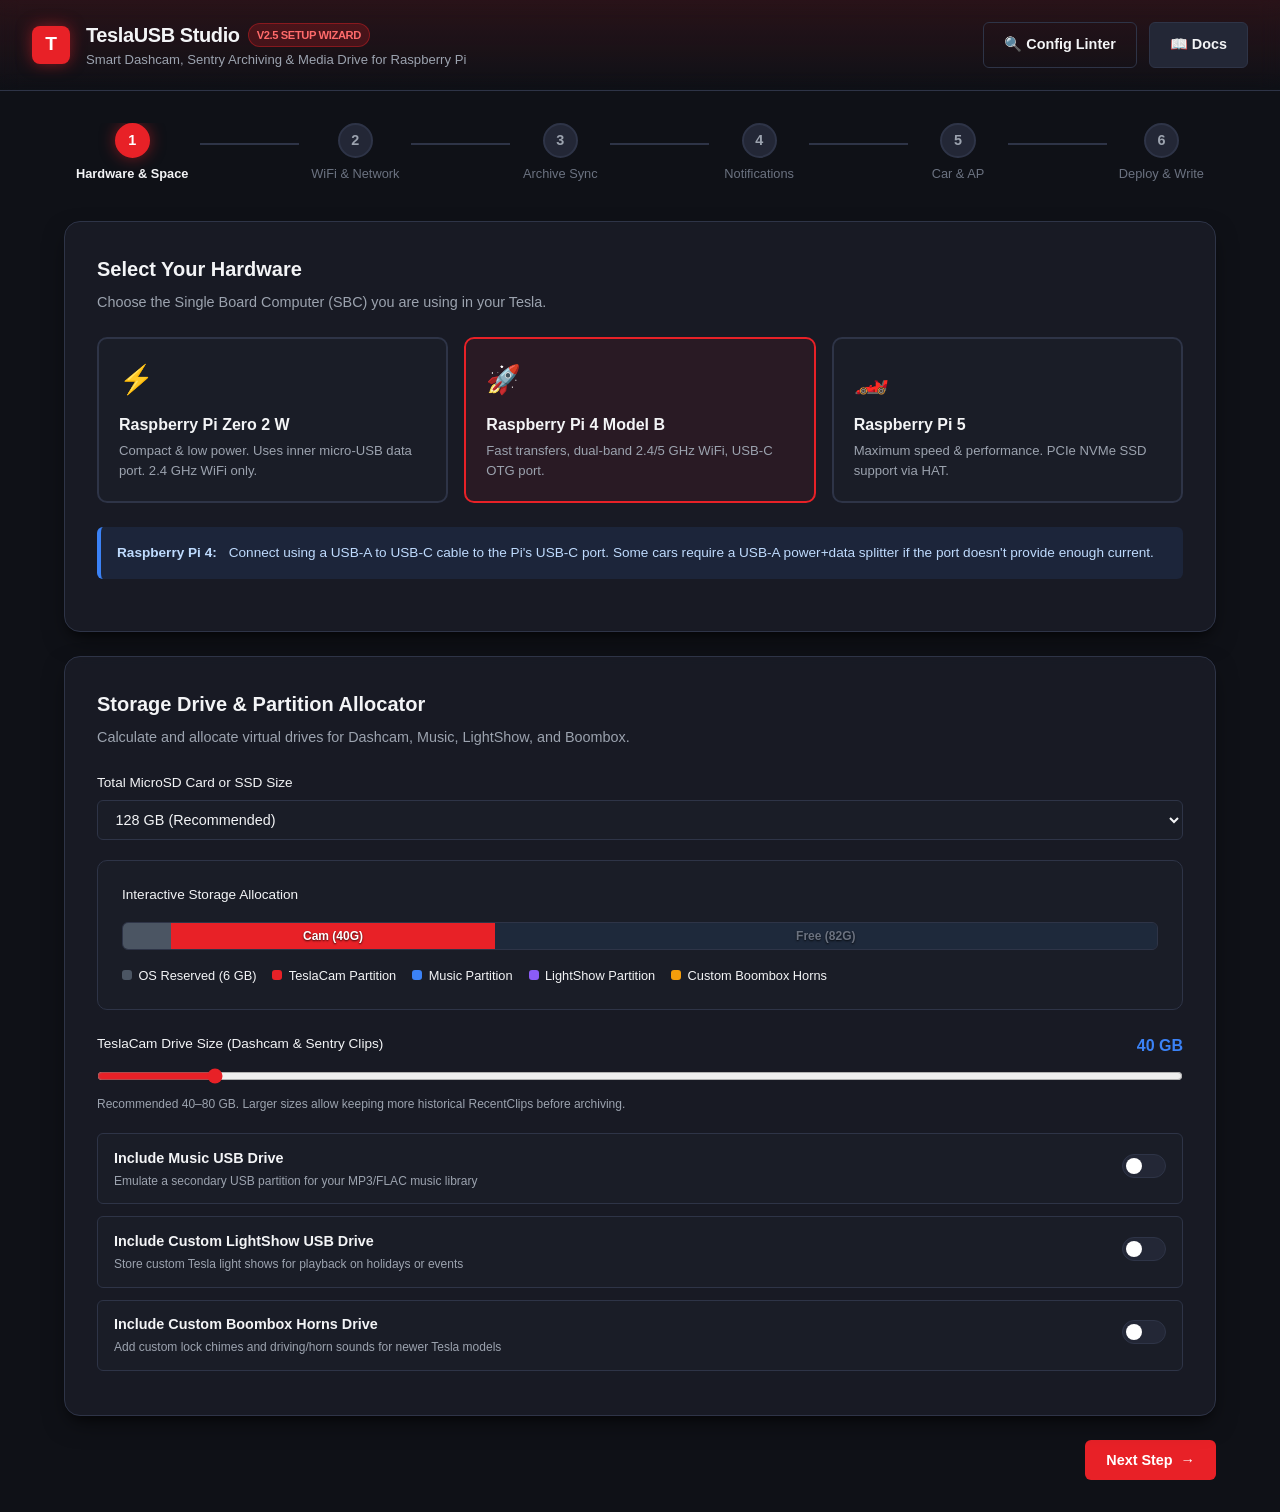
==== setup-studio/index.html @ cc3926ba "Modernize TeslaUSB: add Setup Studio web flasher, safe disk protection, auto network share detection" ====
<!DOCTYPE html>
<html lang="en">
<head>
  <meta charset="UTF-8">
  <meta name="viewport" content="width=device-width, initial-scale=1.0">
  <title>TeslaUSB Setup Studio | Effortless Configurator & Flasher</title>
  <link rel="stylesheet" href="style.css">
  <link rel="icon" type="image/png" href="../teslausb-www/html/icons/favicon-32x32.png">
</head>
<body>

  <!-- Top Navigation Header -->
  <header>
    <div class="logo-area">
      <div class="logo-icon">T</div>
      <div class="logo-text">
        <h1>TeslaUSB Studio <span class="badge">v2.5 Setup Wizard</span></h1>
        <p>Smart Dashcam, Sentry Archiving & Media Drive for Raspberry Pi</p>
      </div>
    </div>
    <div class="header-actions">
      <button class="btn btn-outline" id="openLinterBtn">🔍 Config Linter</button>
      <a href="../doc/OneStepSetup.md" target="_blank" class="btn btn-secondary">📖 Docs</a>
    </div>
  </header>

  <!-- Main Wizard Container -->
  <main>

    <!-- Wizard Step Progress Bar -->
    <nav class="wizard-nav">
      <button class="step-indicator active" data-step="1">
        <div class="step-num">1</div>
        <div class="step-label">Hardware & Space</div>
      </button>
      <button class="step-indicator" data-step="2">
        <div class="step-num">2</div>
        <div class="step-label">WiFi & Network</div>
      </button>
      <button class="step-indicator" data-step="3">
        <div class="step-num">3</div>
        <div class="step-label">Archive Sync</div>
      </button>
      <button class="step-indicator" data-step="4">
        <div class="step-num">4</div>
        <div class="step-label">Notifications</div>
      </button>
      <button class="step-indicator" data-step="5">
        <div class="step-num">5</div>
        <div class="step-label">Car & AP</div>
      </button>
      <button class="step-indicator" data-step="6">
        <div class="step-num">6</div>
        <div class="step-label">Deploy & Write</div>
      </button>
    </nav>

    <!-- STEP 1: Hardware & Storage -->
    <section class="step-content active" id="step1">
      <div class="card">
        <h2 class="card-title">Select Your Hardware</h2>
        <p class="card-subtitle">Choose the Single Board Computer (SBC) you are using in your Tesla.</p>
        
        <div class="grid-cards">
          <div class="choice-card" data-hardware="pizero2">
            <div class="choice-icon">⚡</div>
            <h4>Raspberry Pi Zero 2 W</h4>
            <p>Compact & low power. Uses inner micro-USB data port. 2.4 GHz WiFi only.</p>
          </div>
          <div class="choice-card selected" data-hardware="pi4">
            <div class="choice-icon">🚀</div>
            <h4>Raspberry Pi 4 Model B</h4>
            <p>Fast transfers, dual-band 2.4/5 GHz WiFi, USB-C OTG port.</p>
          </div>
          <div class="choice-card" data-hardware="pi5">
            <div class="choice-icon">🏎️</div>
            <h4>Raspberry Pi 5</h4>
            <p>Maximum speed & performance. PCIe NVMe SSD support via HAT.</p>
          </div>
        </div>

        <div class="callout callout-info" id="hardwareNotes">
          <strong>Raspberry Pi 4:</strong> Connect using a USB-A to USB-C cable to the Pi's USB-C port. Some cars require a USB-A power+data splitter if the port doesn't provide enough current.
        </div>
      </div>

      <div class="card">
        <h2 class="card-title">Storage Drive & Partition Allocator</h2>
        <p class="card-subtitle">Calculate and allocate virtual drives for Dashcam, Music, LightShow, and Boombox.</p>

        <div class="form-group">
          <label for="sdSizeSelect">Total MicroSD Card or SSD Size</label>
          <select id="sdSizeSelect">
            <option value="64">64 GB (Minimum supported)</option>
            <option value="128" selected>128 GB (Recommended)</option>
            <option value="256">256 GB (Optimal for heavy sentry recording)</option>
            <option value="512">512 GB (High capacity / large music library)</option>
            <option value="1024">1 TB (External SSD / NVMe)</option>
          </select>
        </div>

        <!-- Visual Partition Bar -->
        <div class="storage-visualizer">
          <label>Interactive Storage Allocation</label>
          <div class="storage-bar-wrapper">
            <div class="storage-bar-seg seg-os" id="segOs">OS</div>
            <div class="storage-bar-seg seg-cam" id="segCam">Cam</div>
            <div class="storage-bar-seg seg-music" id="segMusic">Music</div>
            <div class="storage-bar-seg seg-lightshow" id="segLightshow">LightShow</div>
            <div class="storage-bar-seg seg-boombox" id="segBoombox">Boombox</div>
            <div class="storage-bar-seg seg-free" id="segFree">Free</div>
          </div>
          <div class="storage-legend">
            <div class="legend-item"><div class="legend-dot seg-os"></div> OS Reserved (6 GB)</div>
            <div class="legend-item"><div class="legend-dot seg-cam"></div> TeslaCam Partition</div>
            <div class="legend-item"><div class="legend-dot seg-music"></div> Music Partition</div>
            <div class="legend-item"><div class="legend-dot seg-lightshow"></div> LightShow Partition</div>
            <div class="legend-item"><div class="legend-dot seg-boombox"></div> Custom Boombox Horns</div>
          </div>
        </div>

        <!-- Sliders -->
        <div class="slider-group">
          <div class="slider-header">
            <label for="camSlider">TeslaCam Drive Size (Dashcam & Sentry Clips)</label>
            <span class="slider-val" id="camSliderVal">40 GB</span>
          </div>
          <input type="range" id="camSlider" min="32" max="110" step="4" value="40">
          <p class="label-desc">Recommended 40–80 GB. Larger sizes allow keeping more historical RecentClips before archiving.</p>
        </div>

        <div class="toggle-wrapper" style="margin-top: 1.25rem;">
          <div class="toggle-info">
            <h5>Include Music USB Drive</h5>
            <p>Emulate a secondary USB partition for your MP3/FLAC music library</p>
          </div>
          <label class="switch">
            <input type="checkbox" id="musicToggle">
            <span class="switch-slider"></span>
          </label>
        </div>
        <div class="slider-group" id="musicSliderGroup" style="display:none; padding-left: 1rem;">
          <div class="slider-header">
            <label for="musicSlider">Music Drive Size</label>
            <span class="slider-val" id="musicSliderVal">16 GB</span>
          </div>
          <input type="range" id="musicSlider" min="2" max="64" step="2" value="16">
        </div>

        <div class="toggle-wrapper">
          <div class="toggle-info">
            <h5>Include Custom LightShow USB Drive</h5>
            <p>Store custom Tesla light shows for playback on holidays or events</p>
          </div>
          <label class="switch">
            <input type="checkbox" id="lightshowToggle">
            <span class="switch-slider"></span>
          </label>
        </div>
        <div class="slider-group" id="lightshowSliderGroup" style="display:none; padding-left: 1rem;">
          <div class="slider-header">
            <label for="lightshowSlider">LightShow Drive Size</label>
            <span class="slider-val" id="lightshowSliderVal">2 GB</span>
          </div>
          <input type="range" id="lightshowSlider" min="1" max="8" step="1" value="2">
        </div>

        <div class="toggle-wrapper">
          <div class="toggle-info">
            <h5>Include Custom Boombox Horns Drive</h5>
            <p>Add custom lock chimes and driving/horn sounds for newer Tesla models</p>
          </div>
          <label class="switch">
            <input type="checkbox" id="boomboxToggle">
            <span class="switch-slider"></span>
          </label>
        </div>
        <div class="slider-group" id="boomboxSliderGroup" style="display:none; padding-left: 1rem;">
          <div class="slider-header">
            <label for="boomboxSlider">Boombox Drive Size</label>
            <span class="slider-val" id="boomboxSliderVal">1 GB</span>
          </div>
          <input type="range" id="boomboxSlider" min="1" max="4" step="1" value="1">
        </div>

      </div>
    </section>

    <!-- STEP 2: WiFi & Network -->
    <section class="step-content" id="step2">
      <div class="card">
        <h2 class="card-title">Wireless Network Configuration</h2>
        <p class="card-subtitle">TeslaUSB automatically connects to your home WiFi to archive footage when you park.</p>

        <div class="form-row">
          <div class="form-group">
            <label for="ssidInput">Home WiFi SSID (Network Name)</label>
            <input type="text" id="ssidInput" placeholder="e.g. Home-Network-2.4G">
            <p class="label-desc">Case-sensitive. Pi Zero only supports 2.4 GHz.</p>
          </div>

          <div class="form-group">
            <label for="wifiPassInput">WiFi Password</label>
            <div class="input-with-action">
              <input type="password" id="wifiPassInput" placeholder="Your WiFi security key">
              <button class="input-action-btn pwd-toggle" data-target="wifiPassInput" type="button">👁️</button>
            </div>
            <p class="label-desc">Studio automatically handles quotes and special characters safely!</p>
          </div>
        </div>

        <div class="form-row">
          <div class="form-group">
            <label for="hostnameInput">Device Hostname</label>
            <input type="text" id="hostnameInput" value="teslausb">
            <p class="label-desc">Accessible locally via <code>http://teslausb.local</code></p>
          </div>

          <div class="form-group" style="display: flex; align-items: flex-end; padding-bottom: 0.5rem;">
            <label style="display: flex; align-items: center; gap: 0.5rem; cursor: pointer;">
              <input type="checkbox" id="hiddenSsidCheck">
              <span>This is a hidden SSID network</span>
            </label>
          </div>
        </div>

        <div class="toggle-wrapper" style="margin-top: 1rem;">
          <div class="toggle-info">
            <h5>Secondary / Backup WiFi Network (Optional)</h5>
            <p>Connect to work WiFi or smartphone hotspot when home WiFi is unreachable</p>
          </div>
          <label class="switch">
            <input type="checkbox" id="secondWifiToggle">
            <span class="switch-slider"></span>
          </label>
        </div>

        <div id="secondWifiFields" style="display:none; margin-top: 1rem;">
          <div class="form-row">
            <div class="form-group">
              <label for="ssid2Input">Secondary WiFi SSID</label>
              <input type="text" id="ssid2Input" placeholder="e.g. iPhone-Hotspot">
            </div>
            <div class="form-group">
              <label for="wifiPass2Input">Secondary WiFi Password</label>
              <div class="input-with-action">
                <input type="password" id="wifiPass2Input" placeholder="Secondary network password">
                <button class="input-action-btn pwd-toggle" data-target="wifiPass2Input" type="button">👁️</button>
              </div>
            </div>
          </div>
        </div>
      </div>
    </section>

    <!-- STEP 3: Archive Sync -->
    <section class="step-content" id="step3">
      <div class="card">
        <h2 class="card-title">Select Archiving Destination</h2>
        <p class="card-subtitle">Where should your Tesla dashcam and Sentry clips be automatically backed up?</p>

        <div class="grid-cards">
          <div class="choice-card selected" data-archive="cifs">
            <div class="choice-icon">📁</div>
            <h4>Windows Share / SMB / NAS</h4>
            <p>Synology, QNAP, TrueNAS, Unraid, or Windows Shared Folder (CIFS).</p>
          </div>
          <div class="choice-card" data-archive="rclone">
            <div class="choice-icon">☁️</div>
            <h4>Cloud Storage (Rclone)</h4>
            <p>Google Drive, Microsoft OneDrive, Dropbox, Nextcloud, AWS S3.</p>
          </div>
          <div class="choice-card" data-archive="rsync">
            <div class="choice-icon">💻</div>
            <h4>Linux / SSH Server (RSync)</h4>
            <p>Fast incremental sync over SSH to any Linux/Unix machine.</p>
          </div>
          <div class="choice-card" data-archive="nfs">
            <div class="choice-icon">🌐</div>
            <h4>Network File System (NFS)</h4>
            <p>Native Unix/Linux network share mount.</p>
          </div>
          <div class="choice-card" data-archive="none">
            <div class="choice-icon">📱</div>
            <h4>Standalone / Web UI Only</h4>
            <p>No backup server. View and download clips directly from the Pi over WiFi.</p>
          </div>
        </div>

        <!-- CIFS Options -->
        <div id="cifsFields">
          <h3 style="font-size: 1rem; margin-bottom: 0.75rem; color: var(--accent-blue);">Samba / CIFS Share Details</h3>
          
          <!-- Folder Auto-Detector & Smart Path Parser -->
          <div class="folder-picker-box">
            <div class="picker-header">
              <div style="font-weight:600; font-size:0.9rem; display:flex; align-items:center; gap:0.5rem;">
                <span>📂</span> Auto-Detect Folder & Address
              </div>
              <button type="button" class="btn btn-secondary" id="browseArchiveFolderBtn" style="padding:0.4rem 0.85rem; font-size:0.82rem;">
                📁 Select Folder on Computer / NAS...
              </button>
            </div>
            <p style="font-size:0.8rem; color:var(--text-muted); margin:0.4rem 0 0.5rem 0;">
              Click <strong>Select Folder</strong> to pick your network drive, or paste your Windows UNC / network path (e.g. <code>\\192.168.1.50\TeslaCam</code> or <code>smb://mynas.local/TeslaCam</code>). Studio will automatically parse the exact server and share address!
            </p>
            <div class="path-input-group">
              <input type="text" id="smartPathInput" placeholder="Paste path here: \\192.168.1.50\TeslaCam or Z:\TeslaCam or smb://..." style="margin-bottom:0;">
              <button type="button" class="btn btn-primary" id="parsePathBtn" style="white-space:nowrap; padding:0.5rem 1rem; font-size:0.85rem;">
                ⚡ Auto-Parse
              </button>
            </div>
            
            <!-- Detected Shares Dropdown -->
            <div id="detectedSharesContainer" style="display:none; margin-top:0.75rem; padding-top:0.75rem; border-top:1px dashed var(--border-color);">
              <label for="detectedSharesSelect" style="font-size:0.8rem; font-weight:600; color:var(--accent-blue);">
                🔗 Detected Network Drives on your PC (1-Click Auto-Fill):
              </label>
              <div style="display:flex; gap:0.5rem; margin-top:0.25rem;">
                <select id="detectedSharesSelect" style="flex:1; margin-bottom:0; font-size:0.85rem; padding:0.5rem 0.75rem;">
                  <option value="">-- Select detected share --</option>
                </select>
                <button type="button" class="btn btn-primary" id="applyDetectedShareBtn" style="padding:0.5rem 1rem; font-size:0.85rem; white-space:nowrap;">
                  Auto-Fill
                </button>
              </div>
            </div>

            <div class="path-feedback" id="smartPathFeedback"></div>
          </div>

          <div class="form-row">
            <div class="form-group">
              <label for="cifsServer">Archive Server IP or Hostname</label>
              <input type="text" id="cifsServer" placeholder="e.g. 192.168.1.50 or mynas.local">
              <p class="label-desc">Do not include '\\' or 'smb://'</p>
            </div>
            <div class="form-group">
              <label for="cifsShare">Share Folder Name</label>
              <input type="text" id="cifsShare" placeholder="e.g. TeslaCam or video/teslacam">
              <p class="label-desc">Path on the server without leading slash.</p>
            </div>
          </div>
          <div class="form-row">
            <div class="form-group">
              <label for="cifsUser">Share Username</label>
              <input type="text" id="cifsUser" placeholder="e.g. tesla">
            </div>
            <div class="form-group">
              <label for="cifsPass">Share Password</label>
              <div class="input-with-action">
                <input type="password" id="cifsPass" placeholder="Share user password">
                <button class="input-action-btn pwd-toggle" data-target="cifsPass" type="button">👁️</button>
              </div>
            </div>
          </div>
          <div class="form-row">
            <div class="form-group">
              <label for="cifsDomain">Domain (Optional)</label>
              <input type="text" id="cifsDomain" placeholder="WORKGROUP">
            </div>
            <div class="form-group">
              <label for="cifsVersion">SMB Protocol Version (Optional)</label>
              <input type="text" id="cifsVersion" placeholder="3.0 (defaults to auto)">
            </div>
          </div>
        </div>

        <!-- Rclone Options -->
        <div id="rcloneFields" style="display:none;">
          <h3 style="font-size: 1rem; margin-bottom: 0.75rem; color: var(--accent-blue);">Rclone Cloud Storage Details</h3>
          <div class="callout callout-warning">
            Note: Headless rclone requires copying an existing <code>rclone.conf</code> into the SD card boot folder, or configuring it via SSH.
          </div>
          <div class="form-row">
            <div class="form-group">
              <label for="rcloneDrive">Rclone Remote Name</label>
              <input type="text" id="rcloneDrive" placeholder="e.g. gdrive or onedrive">
            </div>
            <div class="form-group">
              <label for="rclonePath">Remote Destination Path</label>
              <input type="text" id="rclonePath" placeholder="e.g. TeslaClips">
            </div>
          </div>
          <div class="form-group">
            <label for="rcloneServer">Local Server IP (Optional check for home connection)</label>
            <input type="text" id="rcloneServer" placeholder="e.g. 192.168.1.1 (your router)">
          </div>
        </div>

        <!-- Rsync Options -->
        <div id="rsyncFields" style="display:none;">
          <h3 style="font-size: 1rem; margin-bottom: 0.75rem; color: var(--accent-blue);">RSync SSH Details</h3>
          <div class="form-row">
            <div class="form-group">
              <label for="rsyncServer">RSync Host or IP</label>
              <input type="text" id="rsyncServer" placeholder="e.g. 192.168.1.10">
            </div>
            <div class="form-group">
              <label for="rsyncUser">SSH Username</label>
              <input type="text" id="rsyncUser" placeholder="e.g. pi">
            </div>
          </div>
          <div class="form-group">
            <label for="rsyncPath">Server Path</label>
            <input type="text" id="rsyncPath" placeholder="e.g. /mnt/storage/TeslaCam">
          </div>
        </div>

        <!-- NFS Options -->
        <div id="nfsFields" style="display:none;">
          <h3 style="font-size: 1rem; margin-bottom: 0.75rem; color: var(--accent-blue);">NFS Share Details</h3>
          <div class="form-row">
            <div class="form-group">
              <label for="nfsServer">NFS Server IP</label>
              <input type="text" id="nfsServer" placeholder="e.g. 192.168.1.100">
            </div>
            <div class="form-group">
              <label for="nfsShare">NFS Export Path</label>
              <input type="text" id="nfsShare" placeholder="e.g. /volume1/TeslaCam">
            </div>
          </div>
        </div>

        <!-- None Options -->
        <div id="noneFields" style="display:none;">
          <div class="callout callout-info">
            TeslaUSB will operate standalone. Recordings will remain stored on the Pi's virtual drive and can be streamed, downloaded, or managed via the web browser.
          </div>
        </div>

        <div style="margin-top: 1.5rem;">
          <label style="font-weight: 600; margin-bottom: 0.5rem;">What recordings should be archived?</label>
          <div style="display: flex; flex-wrap: wrap; gap: 1.5rem; margin-top: 0.5rem;">
            <label style="display:flex; align-items:center; gap:0.4rem; cursor:pointer;">
              <input type="checkbox" id="archSentry" checked> SentryClips (Triggered events)
            </label>
            <label style="display:flex; align-items:center; gap:0.4rem; cursor:pointer;">
              <input type="checkbox" id="archSaved" checked> SavedClips (Honk / Manual saves)
            </label>
            <label style="display:flex; align-items:center; gap:0.4rem; cursor:pointer;">
              <input type="checkbox" id="archTrack" checked> TrackMode Clips
            </label>
            <label style="display:flex; align-items:center; gap:0.4rem; cursor:pointer;">
              <input type="checkbox" id="archRecent"> RecentClips (Continuous rolling footage)
            </label>
          </div>
        </div>

      </div>
    </section>

    <!-- STEP 4: Notifications -->
    <section class="step-content" id="step4">
      <div class="card">
        <h2 class="card-title">Push Notifications</h2>
        <p class="card-subtitle">Receive instant alerts when archiving completes, when errors occur, or when your car arrives home.</p>

        <!-- Discord -->
        <div class="toggle-wrapper">
          <div class="toggle-info">
            <h5>Discord Webhook Alerts</h5>
            <p>Send transfer summaries and sentry event counts directly to a Discord channel</p>
          </div>
          <label class="switch">
            <input type="checkbox" id="notifDiscordToggle">
            <span class="switch-slider"></span>
          </label>
        </div>
        <div id="discordFields" style="display:none; padding: 0.5rem 1rem 1rem 1rem;">
          <label for="discordWebhook">Discord Webhook URL</label>
          <input type="text" id="discordWebhook" placeholder="https://discord.com/api/webhooks/...">
        </div>

        <!-- Telegram -->
        <div class="toggle-wrapper">
          <div class="toggle-info">
            <h5>Telegram Bot Notifications</h5>
            <p>Send messages via your custom Telegram bot</p>
          </div>
          <label class="switch">
            <input type="checkbox" id="notifTelegramToggle">
            <span class="switch-slider"></span>
          </label>
        </div>
        <div id="telegramFields" style="display:none; padding: 0.5rem 1rem 1rem 1rem;">
          <div class="form-row">
            <div class="form-group">
              <label for="telegramToken">Bot Token</label>
              <input type="text" id="telegramToken" placeholder="123456789:ABC-DEF1234ghIkl-zyx57W2v1u123ew11">
            </div>
            <div class="form-group">
              <label for="telegramChatId">Chat ID</label>
              <input type="text" id="telegramChatId" placeholder="e.g. 987654321">
            </div>
          </div>
        </div>

        <!-- Pushover -->
        <div class="toggle-wrapper">
          <div class="toggle-info">
            <h5>Pushover Notifications</h5>
            <p>High priority push alerts to iOS and Android</p>
          </div>
          <label class="switch">
            <input type="checkbox" id="notifPushoverToggle">
            <span class="switch-slider"></span>
          </label>
        </div>
        <div id="pushoverFields" style="display:none; padding: 0.5rem 1rem 1rem 1rem;">
          <div class="form-row">
            <div class="form-group">
              <label for="pushoverToken">Pushover App Token</label>
              <input type="text" id="pushoverToken">
            </div>
            <div class="form-group">
              <label for="pushoverUser">Pushover User Key</label>
              <input type="text" id="pushoverUser">
            </div>
          </div>
        </div>

        <!-- Gotify -->
        <div class="toggle-wrapper">
          <div class="toggle-info">
            <h5>Gotify (Self-hosted)</h5>
            <p>Send push notifications to your private self-hosted Gotify server</p>
          </div>
          <label class="switch">
            <input type="checkbox" id="notifGotifyToggle">
            <span class="switch-slider"></span>
          </label>
        </div>
        <div id="gotifyFields" style="display:none; padding: 0.5rem 1rem 1rem 1rem;">
          <div class="form-row">
            <div class="form-group">
              <label for="gotifyUrl">Gotify Server URL</label>
              <input type="text" id="gotifyUrl" placeholder="https://gotify.yourdomain.com">
            </div>
            <div class="form-group">
              <label for="gotifyToken">App Token</label>
              <input type="text" id="gotifyToken">
            </div>
          </div>
        </div>

      </div>
    </section>

    <!-- STEP 5: Car & AP -->
    <section class="step-content" id="step5">
      <div class="card">
        <h2 class="card-title">Tesla Vehicle Keep-Awake</h2>
        <p class="card-subtitle">Prevent your car from putting USB ports to sleep before archiving finishes.</p>

        <div class="toggle-wrapper">
          <div class="toggle-info">
            <h5>Keep Car Awake During Archive</h5>
            <p>Uses Bluetooth Low Energy (BLE) or Tesla Fleet API to keep the car's power awake while syncing</p>
          </div>
          <label class="switch">
            <input type="checkbox" id="carStayAwakeToggle">
            <span class="switch-slider"></span>
          </label>
        </div>

        <div id="stayAwakeFields" style="display:none; padding: 0.5rem 1rem 1rem 1rem;">
          <div class="form-group">
            <label for="teslaVin">Vehicle Identification Number (VIN)</label>
            <input type="text" id="teslaVin" placeholder="e.g. 5YJ3E1EB...">
            <p class="label-desc">Required for pairing the Pi as a virtual Bluetooth key with your car.</p>
          </div>
        </div>
      </div>

      <div class="card">
        <h2 class="card-title">In-Car WiFi Hotspot (Access Point)</h2>
        <p class="card-subtitle">Connect your smartphone or tablet to the Pi inside the car to view footage immediately.</p>

        <div class="toggle-wrapper">
          <div class="toggle-info">
            <h5>Enable In-Car WiFi Hotspot</h5>
            <p>Allows the Pi to broadcast a private WiFi network inside the vehicle</p>
          </div>
          <label class="switch">
            <input type="checkbox" id="enableApToggle">
            <span class="switch-slider"></span>
          </label>
        </div>

        <div id="apFields" style="display:none; padding: 0.5rem 1rem 1rem 1rem;">
          <div class="form-row">
            <div class="form-group">
              <label for="apSsid">Hotspot SSID</label>
              <input type="text" id="apSsid" value="TeslaUSB-Car">
            </div>
            <div class="form-group">
              <label for="apPass">Hotspot Password (min. 8 characters)</label>
              <input type="text" id="apPass" value="teslausb123">
            </div>
          </div>
        </div>
      </div>
    </section>

    <!-- STEP 6: Deploy & Write -->
    <section class="step-content" id="step6">
      <div class="card">
        <h2 class="card-title">Review & Write Configuration</h2>
        <p class="card-subtitle">Your validated setup configuration is ready. Choose how you want to deploy it to your SD card.</p>

        <!-- In-Browser 1-Click Flash & Configure Hero -->
        <div style="background: linear-gradient(135deg, rgba(232, 33, 39, 0.2) 0%, rgba(59, 130, 246, 0.15) 100%); border: 2px solid var(--tesla-red); border-radius: var(--radius-lg); padding: 1.75rem; margin-bottom: 2rem; box-shadow: 0 10px 30px rgba(232, 33, 39, 0.2);">
          <div style="display:flex; justify-content:space-between; align-items:center; flex-wrap:wrap; gap:0.5rem; margin-bottom:0.75rem;">
            <h3 style="font-size: 1.3rem; font-weight:700; display: flex; align-items: center; gap: 0.5rem; color: #fff;">
              ⚡ 1-Click In-Browser Flash & Configure
            </h3>
            <span class="badge" style="background:var(--tesla-red); color:white; border:none; padding:0.3rem 0.6rem; font-size:0.75rem;">
              All-In-One Web Flasher
            </span>
          </div>
          <p style="font-size: 0.9rem; color: #d1d5db; margin-bottom: 1.25rem;">
            Setup Studio will download the official TeslaUSB image, flash it directly to your card, and write your configured settings automatically — all inside this web interface with zero command lines!
          </p>

          <div id="flasherControls">
            <div class="form-group">
              <div style="display:flex; justify-content:space-between; align-items:center; margin-bottom:0.4rem;">
                <label for="flasherDiskSelect" style="font-weight:600; margin-bottom:0;">Select Target USB Drive / SD Card</label>
                <span style="font-size:0.75rem; color:var(--accent-green); font-weight:600;">🔒 Internal drives strictly protected</span>
              </div>
              <div style="display:flex; gap:0.5rem;">
                <select id="flasherDiskSelect" style="flex:1; font-weight:600; padding:0.75rem;">
                  <option value="">🔍 Scanning connected drives...</option>
                </select>
                <button type="button" class="btn btn-secondary" id="flasherRefreshBtn" style="padding:0.75rem 1rem;">
                  🔄 Refresh
                </button>
              </div>
            </div>

            <div class="callout callout-warning" id="flasherEraseWarning" style="margin: 1rem 0; display:none;">
              ⚠️ <strong>Warning:</strong> All data on the selected drive will be permanently erased.
            </div>

            <button type="button" class="btn btn-primary" id="flasherStartBtn" style="width:100%; font-size:1.1rem; font-weight:700; padding:1rem; border-radius:8px; box-shadow: 0 4px 15px rgba(232,33,39,0.5);">
              ⚡ Flash Image & Configure Drive Now
            </button>
          </div>

          <!-- Live Progress Container -->
          <div id="flasherProgressContainer" style="display:none; margin-top:1.5rem; background:rgba(0,0,0,0.4); padding:1.25rem; border-radius:8px; border:1px solid var(--border-color);">
            <div style="display:flex; justify-content:space-between; margin-bottom:0.5rem; font-size:0.9rem;">
              <span id="flasherStageMsg" style="font-weight:600; color:var(--text-main);">Starting...</span>
              <span id="flasherPercent" style="color:#60a5fa; font-weight:700;">0%</span>
            </div>
            <div style="height:12px; background:rgba(255,255,255,0.1); border-radius:6px; overflow:hidden;">
              <div id="flasherProgressBar" style="width:0%; height:100%; background:linear-gradient(90deg, #e82127, #f87171); transition:width 0.25s ease;"></div>
            </div>
            <div style="display:flex; justify-content:space-between; margin-top:0.5rem; font-size:0.8rem; color:var(--text-muted);">
              <span id="flasherSpeed"></span>
              <span id="flasherSubStatus"></span>
            </div>
          </div>

          <!-- Complete Success Message -->
          <div id="flasherSuccessContainer" class="callout callout-success" style="display:none; margin-top:1.5rem;">
            <div>
              <h4 style="font-size:1.1rem; font-weight:700; margin-bottom:0.4rem;">🎉 Flashing & Configuration Complete!</h4>
              <p style="font-size:0.88rem; line-height:1.5;">
                Your MicroSD card has been flashed with TeslaUSB and your WiFi and archive configurations have been written.
                You can now safely eject the card, insert it into your Raspberry Pi, and connect it to your car!
              </p>
            </div>
          </div>

          <!-- Error Message -->
          <div id="flasherErrorContainer" class="callout callout-warning" style="display:none; margin-top:1.5rem; background:rgba(239,68,68,0.15); border-left:4px solid #ef4444; color:#fca5a5;">
            <div>
              <h4 style="font-size:1rem; font-weight:700; margin-bottom:0.4rem;">⚠️ Flashing Error</h4>
              <p id="flasherErrorMsg" style="font-size:0.85rem;"></p>
            </div>
          </div>
        </div>

        <!-- Secondary Manual Options (Divider) -->
        <details style="margin-bottom:1.5rem;">
          <summary style="cursor:pointer; color:var(--text-muted); font-size:0.85rem; padding:0.5rem 0;">
            🛠️ Advanced: Manual Download or Direct Boot Folder Writer
          </summary>
          <div style="padding-top:1rem;">
            <div style="display: flex; gap: 1rem; margin-bottom: 1.5rem; flex-wrap: wrap;">
              <button class="btn btn-secondary" id="writeSdBtn">
                💾 Write Config to Already-Flashed Boot Drive
              </button>
              <button class="btn btn-secondary" id="downloadConfigBtn">
                📥 Download teslausb_setup_variables.conf
              </button>
              <button class="btn btn-outline" id="copyConfigBtn">
                📋 Copy Raw Bash Config
              </button>
            </div>
            <div id="writeStatus" style="margin-bottom:1rem;"></div>
          </div>
        </details>

        <!-- Generated Code Preview -->
        <div class="code-preview">
          <div class="code-header">
            <span>teslausb_setup_variables.conf (Live Preview)</span>
            <span style="font-size: 0.75rem; color: var(--accent-green);">Syntax Validated</span>
          </div>
          <pre id="configCodePreview"></pre>
        </div>

        <!-- Next Steps Callout -->
        <div class="callout callout-success">
          <div>
            <h4 style="font-weight: 700; margin-bottom: 0.25rem;">Next Steps:</h4>
            <ol style="margin-left: 1.25rem; font-size: 0.85rem; line-height: 1.6;">
              <li>Flash the latest TeslaUSB release image using Raspberry Pi Imager.</li>
              <li>Write or copy <code>teslausb_setup_variables.conf</code> to the <code>boot</code> partition of your SD card.</li>
              <li>Insert the card into your Raspberry Pi and connect it to your car or a USB power supply.</li>
              <li>Wait about 5-10 minutes for automated setup to partition drives and configure WiFi.</li>
              <li>Access the live dashboard anytime at <code>http://teslausb.local</code>!</li>
            </ol>
          </div>
        </div>

      </div>
    </section>

    <!-- Bottom Navigation Footer -->
    <div class="wizard-footer">
      <button class="btn btn-secondary" id="prevBtn" style="visibility: hidden;">
        ← Back
      </button>
      <button class="btn btn-primary" id="nextBtn">
        <span>Next Step</span> →
      </button>
    </div>

  </main>

  <!-- Config Linter & Validator Modal -->
  <div class="modal-overlay" id="linterModal">
    <div class="modal-box">
      <div class="modal-header">
        <h3>🔍 TeslaUSB Config Linter & Validator</h3>
        <button class="close-btn" id="closeLinterBtn">&times;</button>
      </div>
      <p style="font-size: 0.85rem; color: var(--text-muted); margin-bottom: 1rem;">
        Paste your existing <code>teslausb_setup_variables.conf</code> file below to inspect it for bash syntax errors, unescaped characters, or configuration issues.
      </p>
      <textarea id="linterInput" rows="8" placeholder="Paste your export SSID='...' lines here..."></textarea>
      
      <div style="display:flex; justify-content: flex-end; margin-top: 1rem;">
        <button class="btn btn-primary" id="runLinterBtn">Analyze Configuration</button>
      </div>

      <div class="validation-results" id="linterResults"></div>
    </div>
  </div>

  <script src="app.js"></script>
</body>
</html>
---- setup-studio/style.css ----
:root {
  --bg-primary: #0f1117;
  --bg-secondary: #1a1d27;
  --bg-tertiary: #232736;
  --bg-card: rgba(26, 29, 39, 0.85);
  --border-color: #2e3447;
  --border-active: #e82127;
  --tesla-red: #e82127;
  --tesla-red-hover: #c4181d;
  --accent-blue: #3b82f6;
  --accent-green: #10b981;
  --accent-amber: #f59e0b;
  --accent-purple: #8b5cf6;
  --text-main: #f3f4f6;
  --text-muted: #9ca3af;
  --text-dim: #6b7280;
  --font-family: -apple-system, BlinkMacSystemFont, "Segoe UI", Roboto, Oxygen, Ubuntu, Cantarell, sans-serif;
  --radius-sm: 6px;
  --radius-md: 10px;
  --radius-lg: 16px;
  --shadow: 0 10px 25px -5px rgba(0, 0, 0, 0.5), 0 8px 10px -6px rgba(0, 0, 0, 0.5);
}

* {
  box-sizing: border-box;
  margin: 0;
  padding: 0;
}

body {
  background-color: var(--bg-primary);
  color: var(--text-main);
  font-family: var(--font-family);
  line-height: 1.5;
  min-height: 100vh;
  display: flex;
  flex-direction: column;
}

header {
  background: linear-gradient(180deg, rgba(232, 33, 39, 0.12) 0%, rgba(15, 17, 23, 0) 100%);
  border-bottom: 1px solid var(--border-color);
  padding: 1.25rem 2rem;
  display: flex;
  align-items: center;
  justify-content: space-between;
  backdrop-filter: blur(10px);
}

.logo-area {
  display: flex;
  align-items: center;
  gap: 1rem;
}

.logo-icon {
  width: 38px;
  height: 38px;
  background: var(--tesla-red);
  border-radius: 8px;
  display: flex;
  align-items: center;
  justify-content: center;
  color: white;
  font-weight: 800;
  font-size: 1.2rem;
  box-shadow: 0 0 15px rgba(232, 33, 39, 0.5);
}

.logo-text h1 {
  font-size: 1.25rem;
  font-weight: 700;
  letter-spacing: -0.02em;
  display: flex;
  align-items: center;
  gap: 0.5rem;
}

.badge {
  font-size: 0.7rem;
  font-weight: 600;
  text-transform: uppercase;
  background: rgba(232, 33, 39, 0.2);
  color: #ff6b6b;
  border: 1px solid rgba(232, 33, 39, 0.4);
  padding: 0.15rem 0.5rem;
  border-radius: 20px;
}

.logo-text p {
  font-size: 0.82rem;
  color: var(--text-muted);
}

.header-actions {
  display: flex;
  gap: 0.75rem;
}

main {
  flex: 1;
  max-width: 1200px;
  width: 100%;
  margin: 0 auto;
  padding: 2rem 1.5rem;
}

/* Wizard Steps Navigation */
.wizard-nav {
  display: flex;
  justify-content: space-between;
  margin-bottom: 2rem;
  position: relative;
  overflow-x: auto;
  padding-bottom: 0.5rem;
}

.wizard-nav::before {
  content: "";
  position: absolute;
  top: 1.25rem;
  left: 2rem;
  right: 2rem;
  height: 2px;
  background: var(--border-color);
  z-index: 0;
}

.step-indicator {
  display: flex;
  flex-direction: column;
  align-items: center;
  gap: 0.5rem;
  position: relative;
  z-index: 1;
  background: var(--bg-primary);
  padding: 0 0.75rem;
  cursor: pointer;
  border: none;
  color: var(--text-dim);
  transition: all 0.2s ease;
  min-width: 100px;
}

.step-indicator .step-num {
  width: 2.2rem;
  height: 2.2rem;
  border-radius: 50%;
  background: var(--bg-tertiary);
  border: 2px solid var(--border-color);
  display: flex;
  align-items: center;
  justify-content: center;
  font-weight: 600;
  font-size: 0.9rem;
  color: var(--text-muted);
  transition: all 0.2s ease;
}

.step-indicator.active .step-num {
  background: var(--tesla-red);
  border-color: var(--tesla-red);
  color: white;
  box-shadow: 0 0 15px rgba(232, 33, 39, 0.5);
}

.step-indicator.completed .step-num {
  background: var(--accent-green);
  border-color: var(--accent-green);
  color: white;
}

.step-indicator.active .step-label {
  color: var(--text-main);
  font-weight: 600;
}

.step-label {
  font-size: 0.8rem;
  white-space: nowrap;
}

/* Wizard Content */
.step-content {
  display: none;
  animation: fadeIn 0.3s ease;
}

.step-content.active {
  display: block;
}

@keyframes fadeIn {
  from { opacity: 0; transform: translateY(6px); }
  to { opacity: 1; transform: translateY(0); }
}

.card {
  background: var(--bg-card);
  border: 1px solid var(--border-color);
  border-radius: var(--radius-lg);
  padding: 2rem;
  margin-bottom: 1.5rem;
  box-shadow: var(--shadow);
  backdrop-filter: blur(8px);
}

.card-title {
  font-size: 1.25rem;
  font-weight: 700;
  margin-bottom: 0.5rem;
  display: flex;
  align-items: center;
  gap: 0.75rem;
}

.card-subtitle {
  color: var(--text-muted);
  font-size: 0.9rem;
  margin-bottom: 1.5rem;
}

/* Grid layout for options */
.grid-cards {
  display: grid;
  grid-template-columns: repeat(auto-fill, minmax(260px, 1fr));
  gap: 1rem;
  margin-bottom: 1.5rem;
}

.choice-card {
  background: var(--bg-secondary);
  border: 2px solid var(--border-color);
  border-radius: var(--radius-md);
  padding: 1.25rem;
  cursor: pointer;
  transition: all 0.2s ease;
  position: relative;
}

.choice-card:hover {
  border-color: #4b5563;
  transform: translateY(-2px);
}

.choice-card.selected {
  border-color: var(--tesla-red);
  background: rgba(232, 33, 39, 0.08);
}

.choice-card .choice-icon {
  font-size: 1.75rem;
  margin-bottom: 0.75rem;
}

.choice-card h4 {
  font-size: 1rem;
  font-weight: 600;
  margin-bottom: 0.25rem;
}

.choice-card p {
  font-size: 0.82rem;
  color: var(--text-muted);
}

/* Form Controls */
.form-group {
  margin-bottom: 1.25rem;
}

.form-row {
  display: grid;
  grid-template-columns: repeat(auto-fit, minmax(240px, 1fr));
  gap: 1rem;
}

label {
  display: block;
  font-size: 0.85rem;
  font-weight: 500;
  margin-bottom: 0.4rem;
  color: var(--text-main);
}

.label-desc {
  font-size: 0.75rem;
  color: var(--text-muted);
  margin-top: 0.25rem;
}

input[type="text"],
input[type="password"],
input[type="number"],
select,
textarea {
  width: 100%;
  background: var(--bg-secondary);
  border: 1px solid var(--border-color);
  border-radius: var(--radius-sm);
  padding: 0.65rem 0.85rem;
  color: var(--text-main);
  font-family: inherit;
  font-size: 0.9rem;
  transition: all 0.2s ease;
}

input:focus,
select:focus,
textarea:focus {
  outline: none;
  border-color: var(--accent-blue);
  box-shadow: 0 0 0 3px rgba(59, 130, 246, 0.2);
}

.input-with-action {
  position: relative;
  display: flex;
}

.input-with-action input {
  padding-right: 2.5rem;
}

.input-action-btn {
  position: absolute;
  right: 0.5rem;
  top: 50%;
  transform: translateY(-50%);
  background: transparent;
  border: none;
  color: var(--text-muted);
  cursor: pointer;
  padding: 0.25rem;
  display: flex;
  align-items: center;
}

.input-action-btn:hover {
  color: var(--text-main);
}

/* Storage Visualizer */
.storage-visualizer {
  background: var(--bg-secondary);
  border: 1px solid var(--border-color);
  border-radius: var(--radius-md);
  padding: 1.5rem;
  margin-bottom: 1.5rem;
}

.storage-bar-wrapper {
  height: 28px;
  background: var(--bg-tertiary);
  border-radius: 6px;
  overflow: hidden;
  display: flex;
  margin: 1rem 0;
  border: 1px solid var(--border-color);
}

.storage-bar-seg {
  height: 100%;
  transition: width 0.3s ease;
  position: relative;
  display: flex;
  align-items: center;
  justify-content: center;
  font-size: 0.75rem;
  font-weight: 700;
  color: white;
  text-shadow: 0 1px 2px rgba(0,0,0,0.8);
  white-space: nowrap;
  overflow: hidden;
  padding: 0 4px;
}

.seg-os { background: #4b5563; }
.seg-cam { background: var(--tesla-red); }
.seg-music { background: var(--accent-blue); }
.seg-lightshow { background: var(--accent-purple); }
.seg-boombox { background: var(--accent-amber); }
.seg-free { background: #1e293b; color: var(--text-dim); }

.storage-legend {
  display: flex;
  flex-wrap: wrap;
  gap: 1rem;
  font-size: 0.8rem;
}

.legend-item {
  display: flex;
  align-items: center;
  gap: 0.4rem;
}

.legend-dot {
  width: 10px;
  height: 10px;
  border-radius: 3px;
}

/* Sliders */
.slider-group {
  margin-top: 1rem;
}

.slider-header {
  display: flex;
  justify-content: space-between;
  margin-bottom: 0.4rem;
}

.slider-val {
  font-weight: 700;
  color: var(--accent-blue);
}

input[type="range"] {
  width: 100%;
  accent-color: var(--tesla-red);
  cursor: pointer;
}

/* Toggles & Checkboxes */
.toggle-wrapper {
  display: flex;
  align-items: center;
  justify-content: space-between;
  background: var(--bg-secondary);
  border: 1px solid var(--border-color);
  padding: 0.85rem 1rem;
  border-radius: var(--radius-sm);
  margin-bottom: 0.75rem;
  cursor: pointer;
}

.toggle-info h5 {
  font-size: 0.9rem;
  font-weight: 600;
  margin-bottom: 0.15rem;
}

.toggle-info p {
  font-size: 0.75rem;
  color: var(--text-muted);
}

.switch {
  position: relative;
  display: inline-block;
  width: 44px;
  height: 24px;
  flex-shrink: 0;
}

.switch input {
  opacity: 0;
  width: 0;
  height: 0;
}

.switch-slider {
  position: absolute;
  cursor: pointer;
  top: 0;
  left: 0;
  right: 0;
  bottom: 0;
  background-color: var(--bg-tertiary);
  transition: .3s;
  border-radius: 24px;
  border: 1px solid var(--border-color);
}

.switch-slider:before {
  position: absolute;
  content: "";
  height: 16px;
  width: 16px;
  left: 3px;
  bottom: 3px;
  background-color: white;
  transition: .3s;
  border-radius: 50%;
}

input:checked + .switch-slider {
  background-color: var(--tesla-red);
  border-color: var(--tesla-red);
}

input:checked + .switch-slider:before {
  transform: translateX(20px);
}

/* Buttons */
.btn {
  display: inline-flex;
  align-items: center;
  justify-content: center;
  gap: 0.5rem;
  font-family: inherit;
  font-size: 0.9rem;
  font-weight: 600;
  padding: 0.7rem 1.25rem;
  border-radius: var(--radius-sm);
  cursor: pointer;
  transition: all 0.2s ease;
  border: 1px solid transparent;
  text-decoration: none;
}

.btn-primary {
  background: var(--tesla-red);
  color: white;
}

.btn-primary:hover {
  background: var(--tesla-red-hover);
  box-shadow: 0 0 15px rgba(232, 33, 39, 0.4);
}

.btn-secondary {
  background: var(--bg-tertiary);
  border-color: var(--border-color);
  color: var(--text-main);
}

.btn-secondary:hover {
  background: #2e3447;
  border-color: #4b5563;
}

.btn-success {
  background: var(--accent-green);
  color: white;
}

.btn-success:hover {
  background: #059669;
  box-shadow: 0 0 15px rgba(16, 185, 129, 0.4);
}

.btn-outline {
  background: transparent;
  border-color: var(--border-color);
  color: var(--text-main);
}

.btn-outline:hover {
  border-color: var(--text-muted);
  background: rgba(255,255,255,0.05);
}

.wizard-footer {
  display: flex;
  justify-content: space-between;
  margin-top: 1.5rem;
}

/* Code Viewer / Config Output */
.code-preview {
  position: relative;
  background: #090a0f;
  border: 1px solid var(--border-color);
  border-radius: var(--radius-md);
  overflow: hidden;
  margin-bottom: 1.5rem;
}

.code-header {
  display: flex;
  justify-content: space-between;
  align-items: center;
  padding: 0.6rem 1rem;
  background: rgba(255,255,255,0.03);
  border-bottom: 1px solid var(--border-color);
  font-size: 0.8rem;
  color: var(--text-muted);
}

.code-preview pre {
  padding: 1.25rem;
  max-height: 420px;
  overflow-y: auto;
  font-family: ui-monospace, SFMono-Regular, "SF Mono", Menlo, Consolas, monospace;
  font-size: 0.85rem;
  color: #38bdf8;
  white-space: pre-wrap;
  word-break: break-all;
}

/* Notice / Callout */
.callout {
  display: flex;
  gap: 0.75rem;
  padding: 1rem;
  border-radius: var(--radius-sm);
  margin-bottom: 1.25rem;
  font-size: 0.85rem;
}

.callout-info {
  background: rgba(59, 130, 246, 0.1);
  border-left: 4px solid var(--accent-blue);
  color: #bfdbfe;
}

.callout-warning {
  background: rgba(245, 158, 11, 0.1);
  border-left: 4px solid var(--accent-amber);
  color: #fde68a;
}

.callout-success {
  background: rgba(16, 185, 129, 0.1);
  border-left: 4px solid var(--accent-green);
  color: #a7f3d0;
}

/* Modal */
.modal-overlay {
  position: fixed;
  top: 0;
  left: 0;
  right: 0;
  bottom: 0;
  background: rgba(0, 0, 0, 0.75);
  display: none;
  align-items: center;
  justify-content: center;
  z-index: 100;
  backdrop-filter: blur(4px);
}

.modal-overlay.active {
  display: flex;
}

.modal-box {
  background: var(--bg-card);
  border: 1px solid var(--border-color);
  border-radius: var(--radius-lg);
  max-width: 650px;
  width: 90%;
  max-height: 85vh;
  overflow-y: auto;
  padding: 2rem;
  box-shadow: 0 25px 50px -12px rgba(0, 0, 0, 0.7);
}

.modal-header {
  display: flex;
  justify-content: space-between;
  align-items: center;
  margin-bottom: 1.25rem;
}

.modal-header h3 {
  font-size: 1.25rem;
}

.close-btn {
  background: transparent;
  border: none;
  color: var(--text-muted);
  font-size: 1.5rem;
  cursor: pointer;
  line-height: 1;
}

/* Linter / Validator Badges */
.validation-results {
  margin-top: 1rem;
  border-radius: var(--radius-sm);
}

.validation-item {
  display: flex;
  align-items: flex-start;
  gap: 0.5rem;
  padding: 0.6rem 0.8rem;
  font-size: 0.85rem;
  border-bottom: 1px solid rgba(255,255,255,0.05);
}

.validation-item.error {
  color: #f87171;
  background: rgba(239, 68, 68, 0.08);
}

.validation-item.warning {
  color: #fbbf24;
  background: rgba(245, 158, 11, 0.08);
}

.validation-item.success {
  color: #34d399;
  background: rgba(16, 185, 129, 0.08);
}

/* Folder Auto-Detector & Smart Path Parser */
.folder-picker-box {
  background: rgba(59, 130, 246, 0.07);
  border: 1px dashed rgba(59, 130, 246, 0.35);
  border-radius: var(--radius-md);
  padding: 1.25rem;
  margin-bottom: 1.5rem;
  transition: all 0.2s ease;
}

.folder-picker-box:hover {
  border-color: var(--accent-blue);
  background: rgba(59, 130, 246, 0.1);
}

.picker-header {
  display: flex;
  justify-content: space-between;
  align-items: center;
  flex-wrap: wrap;
  gap: 0.5rem;
}

.path-input-group {
  display: flex;
  gap: 0.5rem;
  margin-top: 0.5rem;
}

.path-feedback {
  margin-top: 0.6rem;
  font-size: 0.82rem;
  border-radius: var(--radius-sm);
  padding: 0.5rem 0.75rem;
  display: none;
}

.path-feedback.success {
  display: block;
  background: rgba(16, 185, 129, 0.15);
  border: 1px solid var(--accent-green);
  color: #6ee7b7;
}

.path-feedback.info {
  display: block;
  background: rgba(59, 130, 246, 0.15);
  border: 1px solid var(--accent-blue);
  color: #93c5fd;
}

.path-feedback.warning {
  display: block;
  background: rgba(245, 158, 11, 0.15);
  border: 1px solid var(--accent-amber);
  color: #fde68a;
}

/* Responsive */
@media (max-width: 768px) {
  header {
    padding: 1rem;
    flex-direction: column;
    gap: 1rem;
    align-items: flex-start;
  }
  .header-actions {
    width: 100%;
    justify-content: flex-end;
  }
  .card {
    padding: 1.25rem;
  }
  .wizard-nav {
    justify-content: flex-start;
  }
}
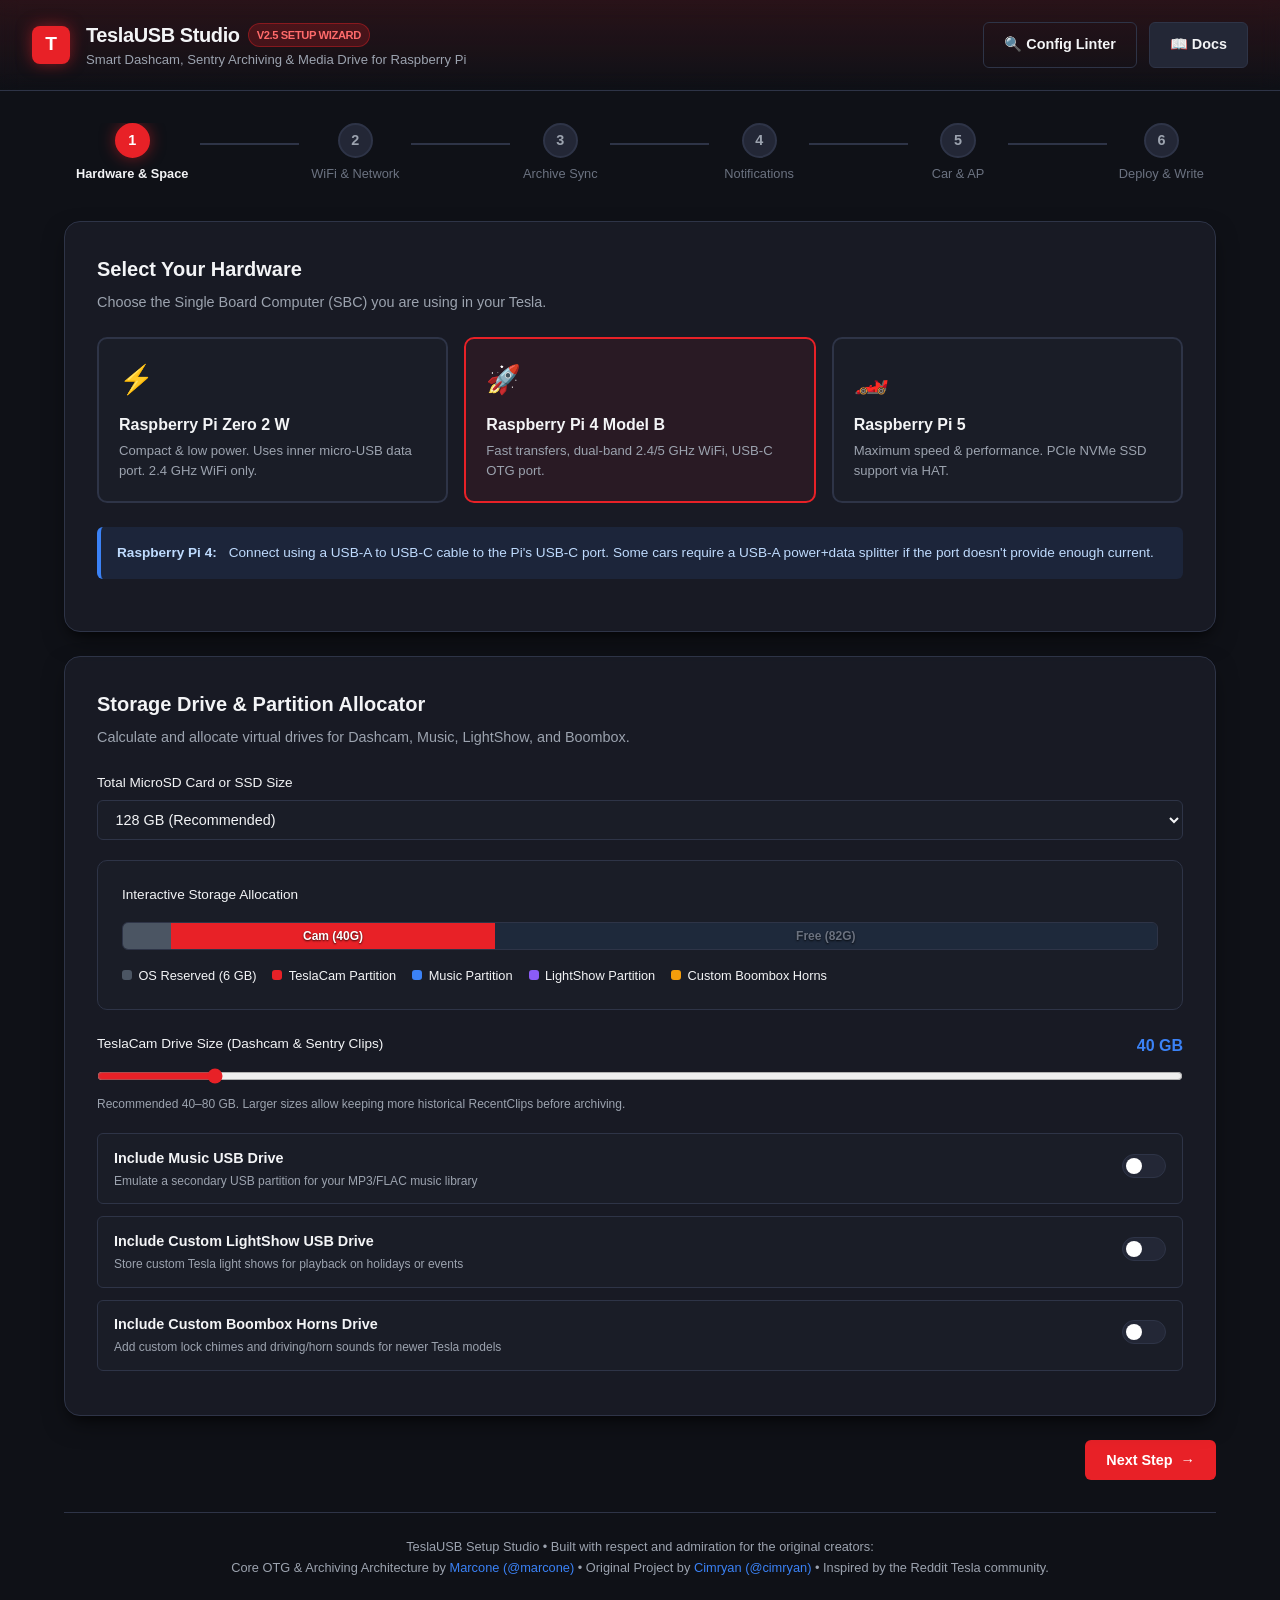
==== commit 21605aaa: "Add prominent attribution and credits to original authors (marcone, cimryan, community)" ====
--- a/setup-studio/index.html
+++ b/setup-studio/index.html
@@ -740,6 +740,16 @@
       </button>
     </div>
 
+    <!-- Community & Upstream Attribution -->
+    <footer style="margin-top: 2rem; padding: 1.5rem 0; border-top: 1px solid var(--border-color); text-align: center; font-size: 0.8rem; color: var(--text-muted); line-height: 1.6;">
+      <div>TeslaUSB Setup Studio &bull; Built with respect and admiration for the original creators:</div>
+      <div>
+        Core OTG & Archiving Architecture by <a href="https://github.com/marcone/teslausb" target="_blank" rel="noopener" style="color: var(--accent-blue); text-decoration: none;">Marcone (@marcone)</a>
+        &bull; Original Project by <a href="https://github.com/cimryan/teslausb" target="_blank" rel="noopener" style="color: var(--accent-blue); text-decoration: none;">Cimryan (@cimryan)</a>
+        &bull; Inspired by the Reddit Tesla community.
+      </div>
+    </footer>
+
   </main>
 
   <!-- Config Linter & Validator Modal -->
